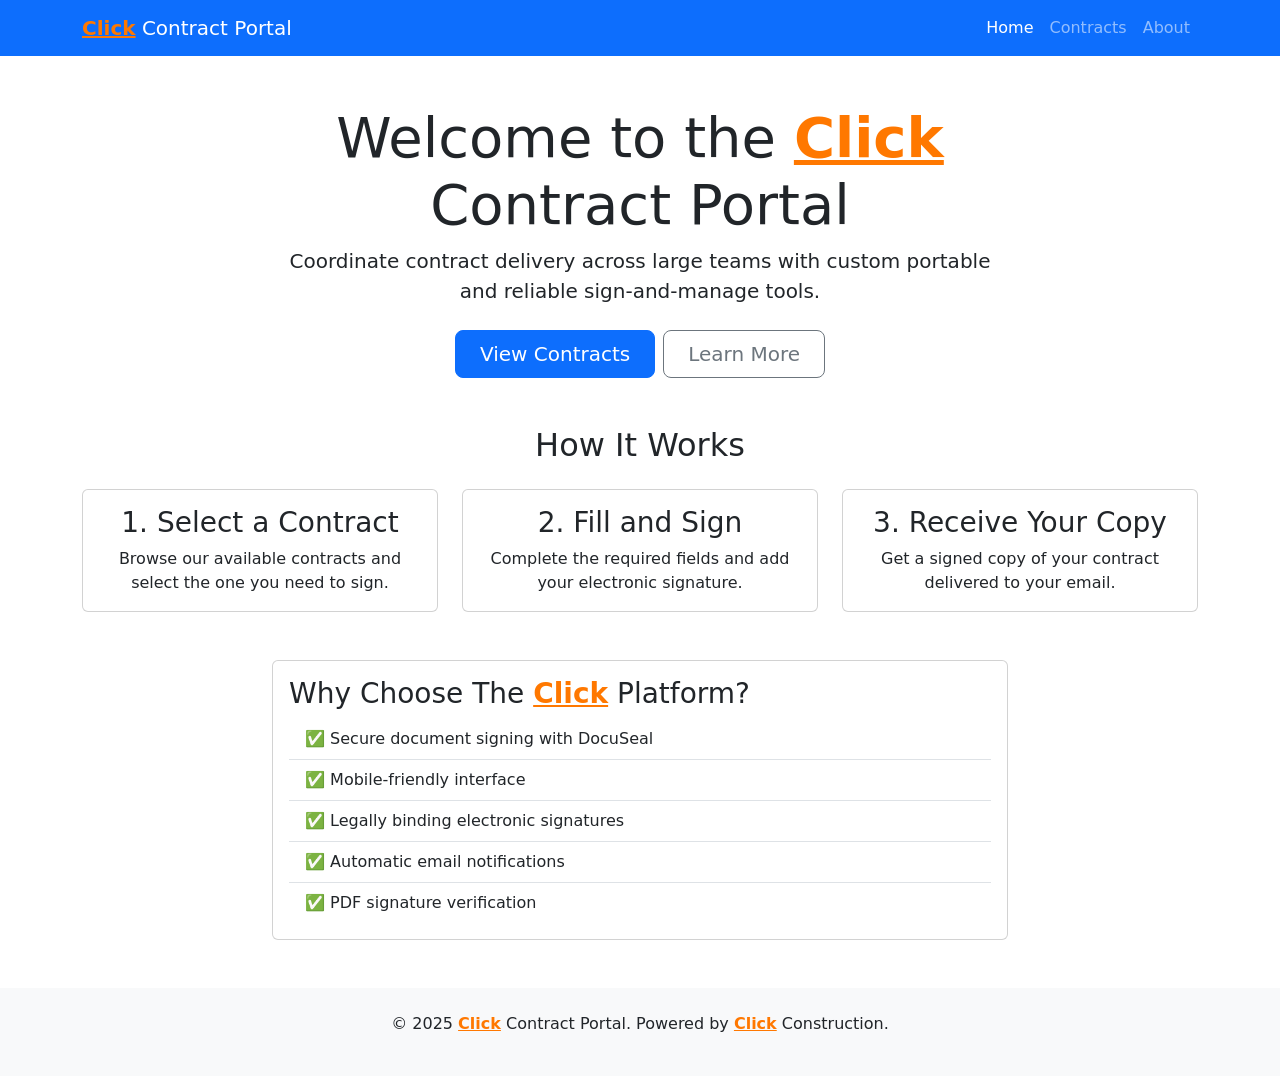
==== index.html @ c59fb361 "first push" ====
<!DOCTYPE html>
<html lang="en">
<head>
    <meta charset="UTF-8">
    <meta name="viewport" content="width=device-width, initial-scale=1.0">
    <title>Click Contract Portal</title>
    <link rel="stylesheet" href="css/styles.css">
    <link href="https://cdn.jsdelivr.net/npm/bootstrap@5.3.0/dist/css/bootstrap.min.css" rel="stylesheet">
</head>
<body>
    <nav class="navbar navbar-expand-lg navbar-dark bg-primary">
        <div class="container">
            <a class="navbar-brand" href="#"><span style="color: #FF7800; font-weight: bold; text-decoration: underline;">Click</span> Contract Portal</a>
            <button class="navbar-toggler" type="button" data-bs-toggle="collapse" data-bs-target="#navbarNav">
                <span class="navbar-toggler-icon"></span>
            </button>
            <div class="collapse navbar-collapse" id="navbarNav">
                <ul class="navbar-nav ms-auto">
                    <li class="nav-item">
                        <a class="nav-link active" href="index.html">Home</a>
                    </li>
                    <li class="nav-item">
                        <a class="nav-link" href="contracts.html">Contracts</a>
                    </li>
                    <li class="nav-item">
                        <a class="nav-link" href="about.html">About</a>
                    </li>
                </ul>
            </div>
        </div>
    </nav>

    <div class="container my-5">
        <div class="row">
            <div class="col-lg-8 mx-auto text-center">
                <h1 class="display-4">Welcome to the <span style="color: #FF7800; font-weight: bold; text-decoration: underline;">Click</span> Contract Portal</h1>
                <p class="lead mb-4">Coordinate contract delivery across large teams with custom portable and reliable sign-and-manage tools.</p>
                <div class="d-grid gap-2 d-sm-flex justify-content-sm-center">
                    <a href="contracts.html" class="btn btn-primary btn-lg px-4 gap-3">View Contracts</a>
                    <a href="#how-it-works" class="btn btn-outline-secondary btn-lg px-4">Learn More</a>
                </div>
            </div>
        </div>
    </div>

    <div class="container my-5" id="how-it-works">
        <h2 class="text-center mb-4">How It Works</h2>
        <div class="row g-4">
            <div class="col-md-4">
                <div class="card h-100">
                    <div class="card-body text-center">
                        <h3 class="card-title">1. Select a Contract</h3>
                        <p class="card-text">Browse our available contracts and select the one you need to sign.</p>
                    </div>
                </div>
            </div>
            <div class="col-md-4">
                <div class="card h-100">
                    <div class="card-body text-center">
                        <h3 class="card-title">2. Fill and Sign</h3>
                        <p class="card-text">Complete the required fields and add your electronic signature.</p>
                    </div>
                </div>
            </div>
            <div class="col-md-4">
                <div class="card h-100">
                    <div class="card-body text-center">
                        <h3 class="card-title">3. Receive Your Copy</h3>
                        <p class="card-text">Get a signed copy of your contract delivered to your email.</p>
                    </div>
                </div>
            </div>
        </div>
    </div>

    <div class="container my-5">
        <div class="row">
            <div class="col-lg-8 mx-auto">
                <div class="card">
                    <div class="card-body">
                        <h3 class="card-title">Why Choose The <span style="color: #FF7800; font-weight: bold; text-decoration: underline;">Click</span> Platform?</h3>
                        <ul class="list-group list-group-flush">
                            <li class="list-group-item">✅ Secure document signing with DocuSeal</li>
                            <li class="list-group-item">✅ Mobile-friendly interface</li>
                            <li class="list-group-item">✅ Legally binding electronic signatures</li>
                            <li class="list-group-item">✅ Automatic email notifications</li>
                            <li class="list-group-item">✅ PDF signature verification</li>
                        </ul>
                    </div>
                </div>
            </div>
        </div>
    </div>

    <footer class="bg-light py-4 mt-5">
        <div class="container text-center">
            <p>© 2025 <span style="color: #FF7800; font-weight: bold; text-decoration: underline;">Click</span> Contract Portal. Powered by <span style="color: #FF7800; font-weight: bold; text-decoration: underline;">Click</span> Construction.</p>
        </div>
    </footer>

    <script src="https://cdn.jsdelivr.net/npm/bootstrap@5.3.0/dist/js/bootstrap.bundle.min.js"></script>
    <script src="js/main.js"></script>
</body>
</html>
---- css/styles.css ----
/* Custom styles for the Contract Signing Portal */

/* Hero section styling */
.hero {
    background-color: #f8f9fa;
    padding: 5rem 0;
    margin-bottom: 2rem;
}

/* Card hover effects */
.card {
    transition: transform 0.3s, box-shadow 0.3s;
}

.card:hover {
    transform: translateY(-5px);
    box-shadow: 0 10px 20px rgba(0, 0, 0, 0.1);
}

/* Button styling */
.btn-primary {
    padding: 0.5rem 1.5rem;
}

/* Footer styling */
footer {
    margin-top: 3rem;
}

/* Custom colors for contract status */
.status-pending {
    color: #fd7e14;
}

.status-signed {
    color: #198754;
}

.status-expired {
    color: #dc3545;
}

/* Modal styling for DocuSeal integration */
.modal-dialog {
    max-width: 800px;
}

.docuseal-container {
    min-height: 600px;
}

/* Responsive adjustments */
@media (max-width: 768px) {
    .hero {
        padding: 3rem 0;
    }
    
    h1 {
        font-size: 2rem;
    }
}
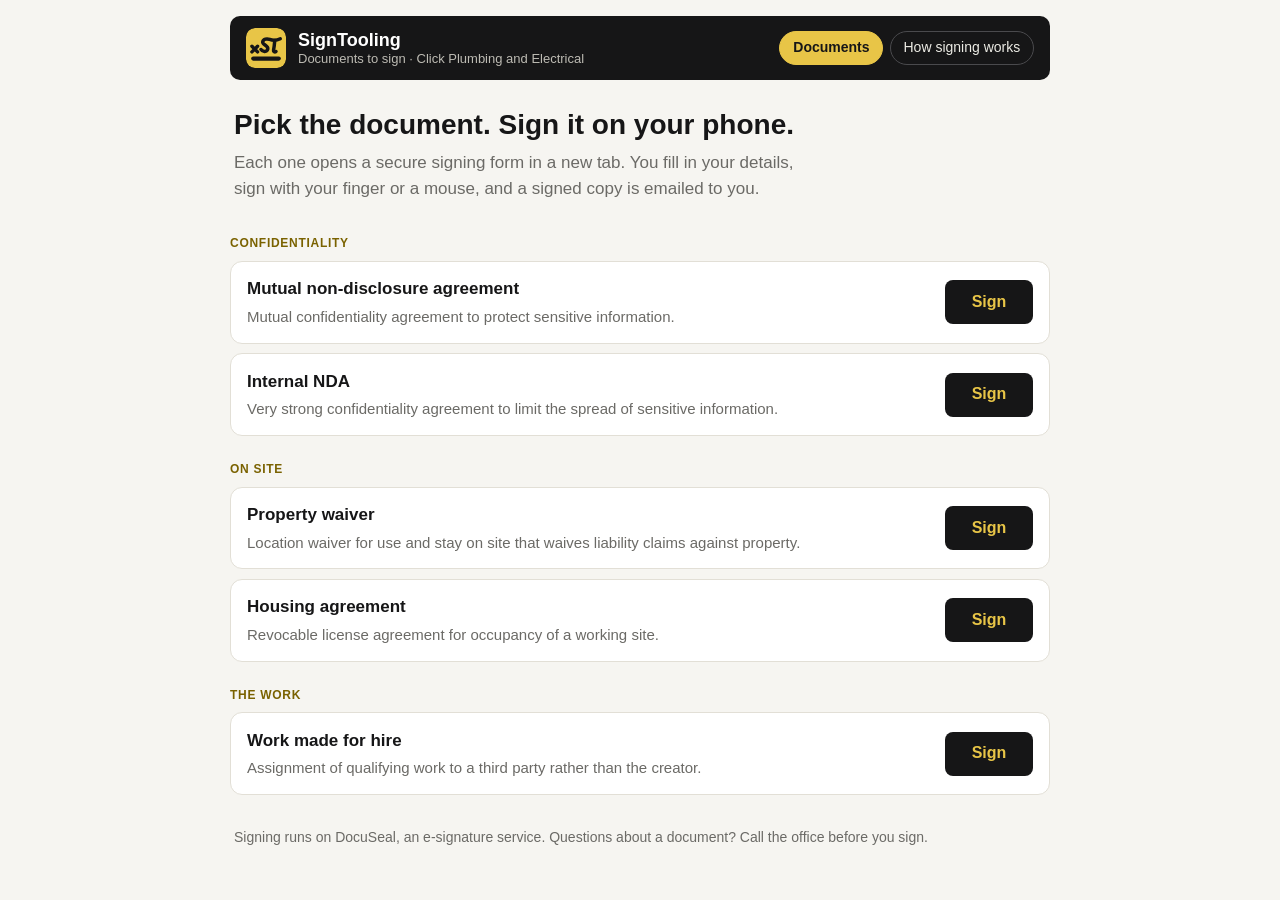
==== commit 16bd6744: "SignTooling says what it is: the five documents, a how-it-works page, nothing invented The site call" ====
--- a/index.html
+++ b/index.html
@@ -3,102 +3,78 @@
 <head>
     <meta charset="UTF-8">
     <meta name="viewport" content="width=device-width, initial-scale=1.0">
-    <title>Click Contract Portal</title>
-    <link rel="stylesheet" href="css/styles.css">
-    <link href="https://cdn.jsdelivr.net/npm/bootstrap@5.3.0/dist/css/bootstrap.min.css" rel="stylesheet">
+    <title>SignTooling — documents to sign</title>
+    <meta name="description" content="Click Plumbing and Electrical documents to sign online: non-disclosure agreements, the property waiver, the housing agreement and work made for hire.">
+    <link rel="icon" href="favicon.ico" sizes="32x32">
+    <link rel="icon" href="icons/favicon.svg" type="image/svg+xml">
+    <link rel="apple-touch-icon" href="icons/apple-touch-180.png">
+    <link rel="stylesheet" href="css/site.css">
 </head>
 <body>
-    <nav class="navbar navbar-expand-lg navbar-dark bg-primary">
-        <div class="container">
-            <a class="navbar-brand" href="#"><span style="color: #FF7800; font-weight: bold; text-decoration: underline;">Click</span> Contract Portal</a>
-            <button class="navbar-toggler" type="button" data-bs-toggle="collapse" data-bs-target="#navbarNav">
-                <span class="navbar-toggler-icon"></span>
-            </button>
-            <div class="collapse navbar-collapse" id="navbarNav">
-                <ul class="navbar-nav ms-auto">
-                    <li class="nav-item">
-                        <a class="nav-link active" href="index.html">Home</a>
-                    </li>
-                    <li class="nav-item">
-                        <a class="nav-link" href="contracts.html">Contracts</a>
-                    </li>
-                    <li class="nav-item">
-                        <a class="nav-link" href="about.html">About</a>
-                    </li>
-                </ul>
+    <div class="container">
+        <header class="site-header">
+            <a class="site-brand" href="index.html">
+                <img class="site-mark" src="icons/favicon.svg" alt="" width="40" height="40">
+                <span class="site-title"><span class="site-name">SignTooling</span><span class="site-tag">Documents to sign · Click Plumbing and Electrical</span></span>
+            </a>
+            <nav class="site-nav" aria-label="Pages">
+                <a class="site-pill is-current" aria-current="page" href="index.html">Documents</a>
+                <a class="site-pill" href="about.html">How signing works</a>
+            </nav>
+        </header>
+        <section class="hero">
+            <h1>Pick the document. Sign it on your phone.</h1>
+            <p>Each one opens a secure signing form in a new tab. You fill in your details, sign with your finger or a mouse, and a signed copy is emailed to you.</p>
+        </section>
+
+        <section class="doc-group">
+            <h2>Confidentiality</h2>
+            <div class="doc">
+                <div class="doc-text">
+                    <h3>Mutual non-disclosure agreement</h3>
+                    <p>Mutual confidentiality agreement to protect sensitive information.</p>
+                </div>
+                <a class="btn-sign" href="https://docuseal.com/d/9ppHbNjAaSdbKR" target="_blank" rel="noopener noreferrer" aria-label="Sign: Mutual non-disclosure agreement (opens the signing form in a new tab)">Sign</a>
             </div>
-        </div>
-    </nav>
+            <div class="doc">
+                <div class="doc-text">
+                    <h3>Internal NDA</h3>
+                    <p>Very strong confidentiality agreement to limit the spread of sensitive information.</p>
+                </div>
+                <a class="btn-sign" href="https://docuseal.com/d/CR3Kb5ZcPiX8mu" target="_blank" rel="noopener noreferrer" aria-label="Sign: Internal NDA (opens the signing form in a new tab)">Sign</a>
+            </div>
+        </section>
 
-    <div class="container my-5">
-        <div class="row">
-            <div class="col-lg-8 mx-auto text-center">
-                <h1 class="display-4">Welcome to the <span style="color: #FF7800; font-weight: bold; text-decoration: underline;">Click</span> Contract Portal</h1>
-                <p class="lead mb-4">Coordinate contract delivery across large teams with custom portable and reliable sign-and-manage tools.</p>
-                <div class="d-grid gap-2 d-sm-flex justify-content-sm-center">
-                    <a href="contracts.html" class="btn btn-primary btn-lg px-4 gap-3">View Contracts</a>
-                    <a href="#how-it-works" class="btn btn-outline-secondary btn-lg px-4">Learn More</a>
+        <section class="doc-group">
+            <h2>On site</h2>
+            <div class="doc">
+                <div class="doc-text">
+                    <h3>Property waiver</h3>
+                    <p>Location waiver for use and stay on site that waives liability claims against property.</p>
                 </div>
+                <a class="btn-sign" href="https://docuseal.com/d/mAZBPLifm3oceb" target="_blank" rel="noopener noreferrer" aria-label="Sign: Property waiver (opens the signing form in a new tab)">Sign</a>
             </div>
-        </div>
+            <div class="doc">
+                <div class="doc-text">
+                    <h3>Housing agreement</h3>
+                    <p>Revocable license agreement for occupancy of a working site.</p>
+                </div>
+                <a class="btn-sign" href="https://docuseal.com/d/tLDF2GJt52FTX3" target="_blank" rel="noopener noreferrer" aria-label="Sign: Housing agreement (opens the signing form in a new tab)">Sign</a>
+            </div>
+        </section>
+
+        <section class="doc-group">
+            <h2>The work</h2>
+            <div class="doc">
+                <div class="doc-text">
+                    <h3>Work made for hire</h3>
+                    <p>Assignment of qualifying work to a third party rather than the creator.</p>
+                </div>
+                <a class="btn-sign" href="https://docuseal.com/d/B1XbjUaXYfo7mJ" target="_blank" rel="noopener noreferrer" aria-label="Sign: Work made for hire (opens the signing form in a new tab)">Sign</a>
+            </div>
+        </section>
+
+        <footer class="site-foot">Signing runs on DocuSeal, an e-signature service. Questions about a document? Call the office before you sign.</footer>
     </div>
-
-    <div class="container my-5" id="how-it-works">
-        <h2 class="text-center mb-4">How It Works</h2>
-        <div class="row g-4">
-            <div class="col-md-4">
-                <div class="card h-100">
-                    <div class="card-body text-center">
-                        <h3 class="card-title">1. Select a Contract</h3>
-                        <p class="card-text">Browse our available contracts and select the one you need to sign.</p>
-                    </div>
-                </div>
-            </div>
-            <div class="col-md-4">
-                <div class="card h-100">
-                    <div class="card-body text-center">
-                        <h3 class="card-title">2. Fill and Sign</h3>
-                        <p class="card-text">Complete the required fields and add your electronic signature.</p>
-                    </div>
-                </div>
-            </div>
-            <div class="col-md-4">
-                <div class="card h-100">
-                    <div class="card-body text-center">
-                        <h3 class="card-title">3. Receive Your Copy</h3>
-                        <p class="card-text">Get a signed copy of your contract delivered to your email.</p>
-                    </div>
-                </div>
-            </div>
-        </div>
-    </div>
-
-    <div class="container my-5">
-        <div class="row">
-            <div class="col-lg-8 mx-auto">
-                <div class="card">
-                    <div class="card-body">
-                        <h3 class="card-title">Why Choose The <span style="color: #FF7800; font-weight: bold; text-decoration: underline;">Click</span> Platform?</h3>
-                        <ul class="list-group list-group-flush">
-                            <li class="list-group-item">✅ Secure document signing with DocuSeal</li>
-                            <li class="list-group-item">✅ Mobile-friendly interface</li>
-                            <li class="list-group-item">✅ Legally binding electronic signatures</li>
-                            <li class="list-group-item">✅ Automatic email notifications</li>
-                            <li class="list-group-item">✅ PDF signature verification</li>
-                        </ul>
-                    </div>
-                </div>
-            </div>
-        </div>
-    </div>
-
-    <footer class="bg-light py-4 mt-5">
-        <div class="container text-center">
-            <p>© 2025 <span style="color: #FF7800; font-weight: bold; text-decoration: underline;">Click</span> Contract Portal. Powered by <span style="color: #FF7800; font-weight: bold; text-decoration: underline;">Click</span> Construction.</p>
-        </div>
-    </footer>
-
-    <script src="https://cdn.jsdelivr.net/npm/bootstrap@5.3.0/dist/js/bootstrap.bundle.min.js"></script>
-    <script src="js/main.js"></script>
 </body>
 </html>
--- a/css/site.css
+++ b/css/site.css
@@ -0,0 +1,40 @@
+/* SignTooling: the Tooling family's ink and yellow, one short list. No framework, no script. */
+:root { --ink: #161617; --yellow: #e8c547; --paper: #f6f5f1; --line: #e2dfd6; --muted: #6b6a66; }
+*, *::before, *::after { box-sizing: border-box; }
+body { margin: 0; padding: 1rem; background: var(--paper); color: #2b2a28; font: 16px/1.55 -apple-system, BlinkMacSystemFont, 'Segoe UI', Roboto, sans-serif; }
+.container { max-width: 820px; margin: 0 auto; }
+a { color: #5c4a00; }
+
+.site-header { display: flex; align-items: center; gap: 0.75rem; flex-wrap: wrap; padding: 0.75rem 1rem; background: var(--ink); color: #fff; border-radius: 10px; }
+.site-brand { display: flex; align-items: center; gap: 0.75rem; min-width: 0; color: inherit; text-decoration: none; }
+.site-mark { width: 40px; height: 40px; border-radius: 9px; flex-shrink: 0; }
+.site-title { display: flex; flex-direction: column; line-height: 1.25; min-width: 0; }
+.site-name { font-size: 1.125rem; font-weight: 700; }
+.site-tag { font-size: 0.8125rem; color: #bdbbb3; }
+.site-nav { margin-left: auto; display: flex; gap: 0.4rem; flex-wrap: wrap; }
+.site-pill { padding: 0.35rem 0.8rem; border: 1px solid #4a4a4d; border-radius: 999px; color: #ecebe4; font-size: 0.875rem; text-decoration: none; white-space: nowrap; }
+.site-pill:hover { background: #2a2a2c; }
+.site-pill.is-current { background: var(--yellow); border-color: var(--yellow); color: var(--ink); font-weight: 600; }
+
+.hero { padding: 1.75rem 0.25rem 0.5rem; }
+.hero h1 { margin: 0 0 0.5rem; font-size: 1.75rem; line-height: 1.2; color: var(--ink); }
+.hero p { margin: 0; max-width: 60ch; color: var(--muted); font-size: 1.0625rem; }
+
+.doc-group { margin-top: 1.5rem; }
+.doc-group h2 { margin: 0 0 0.5rem; font-size: 0.75rem; font-weight: 700; letter-spacing: 0.06em; text-transform: uppercase; color: #7a6200; }
+.doc { display: flex; align-items: center; gap: 1rem; padding: 0.9rem 1rem; margin-bottom: 0.6rem; background: #fff; border: 1px solid var(--line); border-radius: 12px; }
+.doc-text { flex: 1; min-width: 0; }
+.doc h3 { margin: 0; font-size: 1.0625rem; color: var(--ink); }
+.doc p { margin: 0.15rem 0 0; color: var(--muted); font-size: 0.9375rem; }
+.btn-sign { flex-shrink: 0; min-width: 5.5rem; min-height: 44px; display: inline-flex; align-items: center; justify-content: center; padding: 0 1.25rem; border-radius: 8px; background: var(--ink); color: var(--yellow); font-weight: 600; text-decoration: none; }
+.btn-sign:hover { background: #2a2a2c; }
+.btn-sign:focus-visible, .site-pill:focus-visible, a:focus-visible { outline: 3px solid rgba(232, 197, 71, 0.9); outline-offset: 2px; }
+
+.prose { background: #fff; border: 1px solid var(--line); border-radius: 12px; padding: 1.25rem 1.5rem; margin-top: 0.5rem; }
+.prose h2 { margin: 1.5rem 0 0.4rem; font-size: 1.0625rem; color: var(--ink); }
+.prose ol { margin: 0; padding-left: 1.25rem; }
+.prose li { margin-bottom: 0.5rem; }
+.prose p { margin: 0 0 0.5rem; }
+
+.site-foot { margin: 2rem 0.25rem 1rem; color: var(--muted); font-size: 0.875rem; }
+@media (max-width: 560px) { .site-tag { display: none; } .site-nav { margin-left: 0; width: 100%; } }
